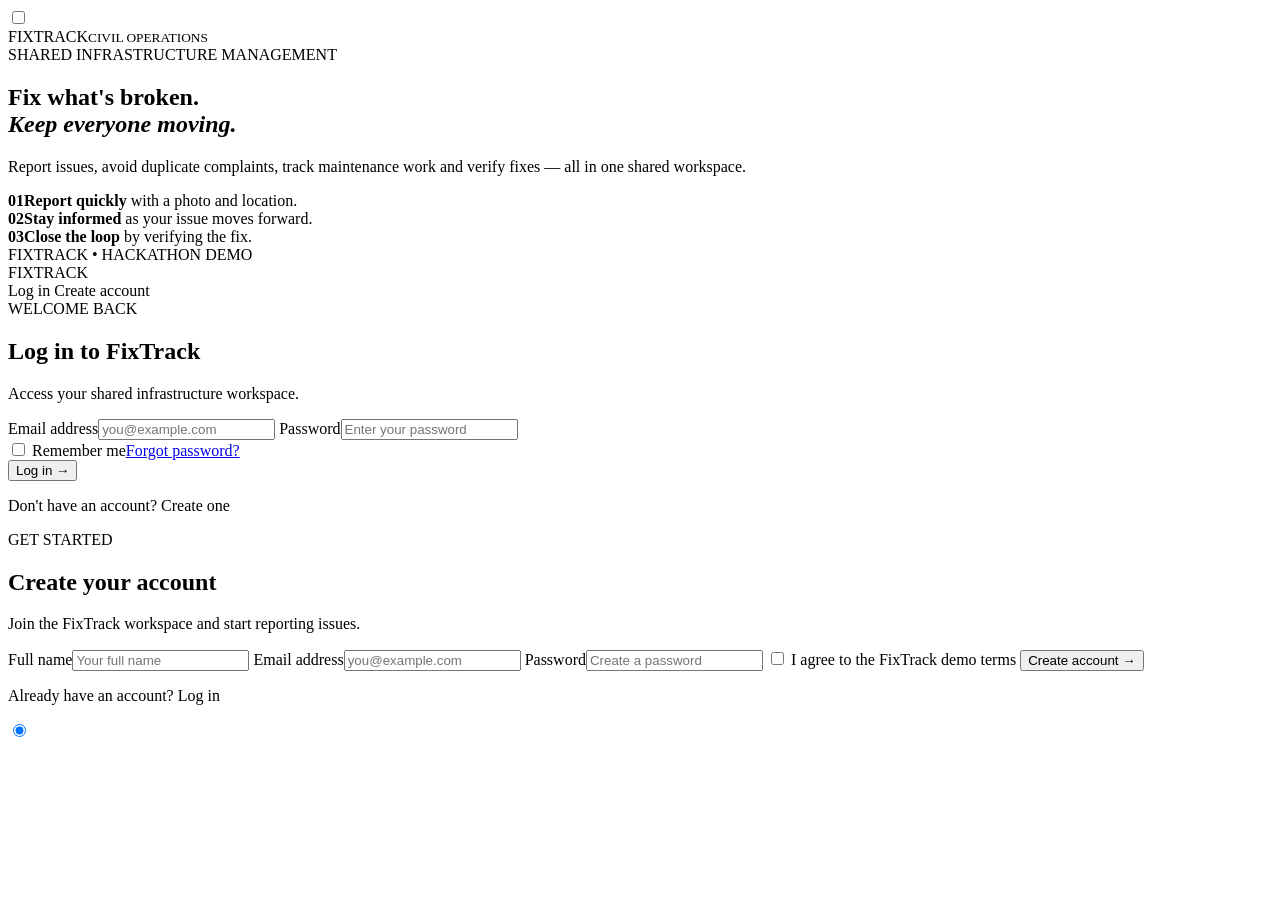
==== 00_auth/index.html @ 5f997c4f "Add FixTrack login and signup entry page" ====
<!doctype html>
<html lang="en">
<head>
<meta charset="UTF-8"><meta name="viewport" content="width=device-width,initial-scale=1">
<title>FixTrack — Login / Sign Up</title>
<link rel="stylesheet" href="style.css">
</head>
<body>
<input id="signup-toggle" type="checkbox">
<main class="auth-shell">
  <section class="brand-panel">
    <div class="brand">FIXTRACK<small>CIVIL OPERATIONS</small></div>
    <div class="brand-copy">
      <span class="eyebrow">SHARED INFRASTRUCTURE MANAGEMENT</span>
      <h1>Fix what's broken.<br><em>Keep everyone moving.</em></h1>
      <p>Report issues, avoid duplicate complaints, track maintenance work and verify fixes — all in one shared workspace.</p>
      <div class="feature"><b>01</b><span><strong>Report quickly</strong> with a photo and location.</span></div>
      <div class="feature"><b>02</b><span><strong>Stay informed</strong> as your issue moves forward.</span></div>
      <div class="feature"><b>03</b><span><strong>Close the loop</strong> by verifying the fix.</span></div>
    </div>
    <div class="footer-note">FIXTRACK • HACKATHON DEMO</div>
  </section>

  <section class="form-panel">
    <div class="form-wrap">
      <div class="mobile-brand">FIXTRACK</div>

      <div class="auth-tabs">
        <label for="login-view">Log in</label>
        <label for="signup-toggle">Create account</label>
      </div>

      <div class="auth-card login-card">
        <div class="eyebrow">WELCOME BACK</div>
        <h2>Log in to FixTrack</h2>
        <p class="muted">Access your shared infrastructure workspace.</p>
        <form action="../01_issue_board/index.html">
          <label>Email address<input type="email" name="email" placeholder="you@example.com" required></label>
          <label>Password<input type="password" name="password" placeholder="Enter your password" required></label>
          <div class="row-between"><label class="check"><input type="checkbox"> Remember me</label><a href="#" onclick="return false">Forgot password?</a></div>
          <button type="submit">Log in →</button>
        </form>
        <p class="switch">Don't have an account? <label for="signup-toggle">Create one</label></p>
      </div>

      <div class="auth-card signup-card">
        <div class="eyebrow">GET STARTED</div>
        <h2>Create your account</h2>
        <p class="muted">Join the FixTrack workspace and start reporting issues.</p>
        <form action="../01_issue_board/index.html">
          <label>Full name<input type="text" name="name" placeholder="Your full name" required></label>
          <label>Email address<input type="email" name="email" placeholder="you@example.com" required></label>
          <label>Password<input type="password" name="password" placeholder="Create a password" required></label>
          <label class="check terms"><input type="checkbox" required> I agree to the FixTrack demo terms</label>
          <button type="submit">Create account →</button>
        </form>
        <p class="switch">Already have an account? <label for="login-view">Log in</label></p>
      </div>

      <input id="login-view" type="radio" name="auth-view" checked>
    </div>
  </section>
</main>
</body>
</html>
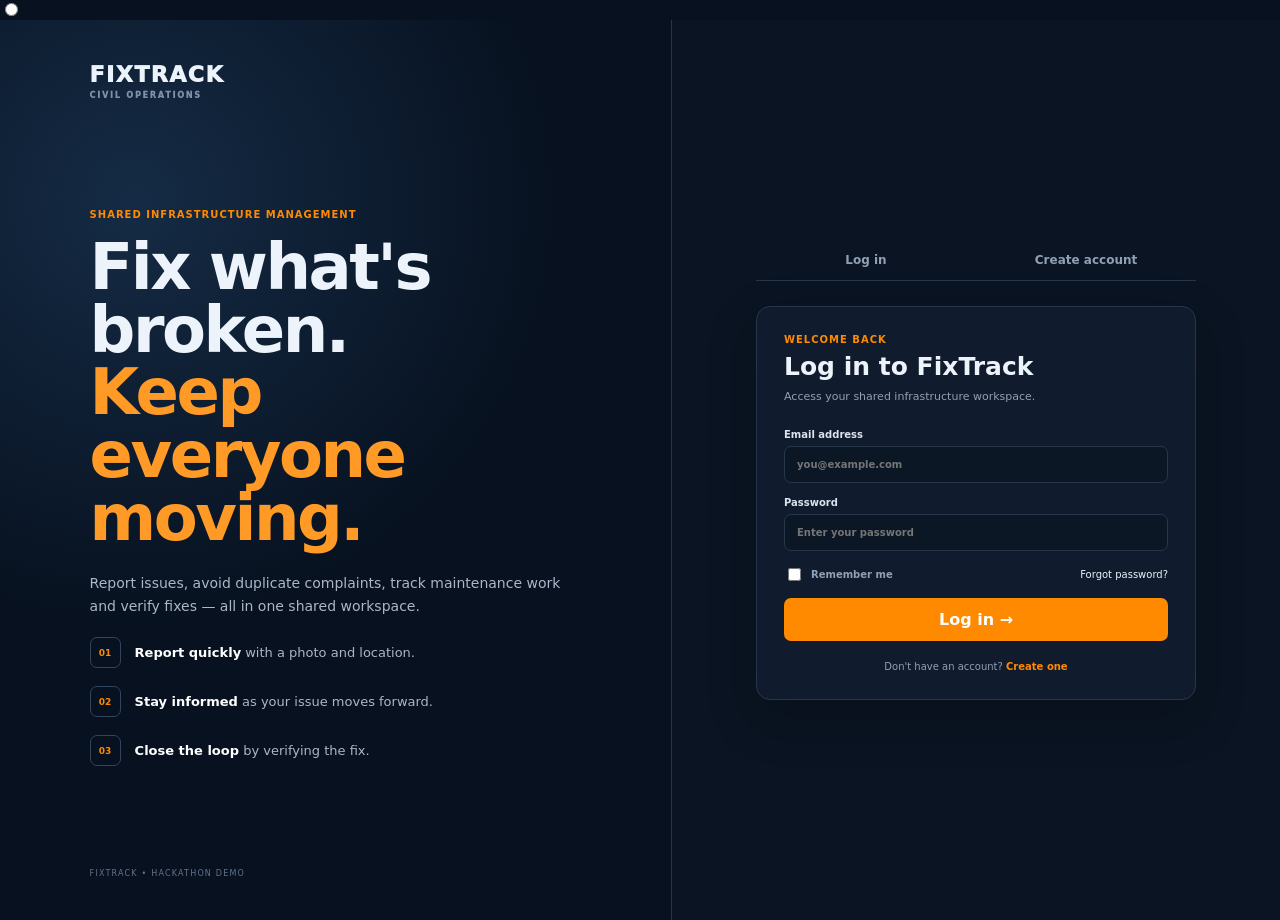
==== commit 6c95b5a6: "Fix CSS-only login and signup switching" ====
--- a/00_auth/index.html
+++ b/00_auth/index.html
@@ -6,7 +6,7 @@
 <link rel="stylesheet" href="style.css">
 </head>
 <body>
-<input id="signup-toggle" type="checkbox">
+<input id="login-view" type="radio" name="auth-view" checked><input id="signup-view" type="radio" name="auth-view">
 <main class="auth-shell">
   <section class="brand-panel">
     <div class="brand">FIXTRACK<small>CIVIL OPERATIONS</small></div>
@@ -27,7 +27,7 @@
 
       <div class="auth-tabs">
         <label for="login-view">Log in</label>
-        <label for="signup-toggle">Create account</label>
+        <label for="signup-view">Create account</label>
       </div>
 
       <div class="auth-card login-card">
@@ -37,10 +37,10 @@
         <form action="../01_issue_board/index.html">
           <label>Email address<input type="email" name="email" placeholder="you@example.com" required></label>
           <label>Password<input type="password" name="password" placeholder="Enter your password" required></label>
-          <div class="row-between"><label class="check"><input type="checkbox"> Remember me</label><a href="#" onclick="return false">Forgot password?</a></div>
+          <div class="row-between"><label class="check"><input type="checkbox"> Remember me</label><span class="forgot">Forgot password?</span></div>
           <button type="submit">Log in →</button>
         </form>
-        <p class="switch">Don't have an account? <label for="signup-toggle">Create one</label></p>
+        <p class="switch">Don't have an account? <label for="signup-view">Create one</label></p>
       </div>
 
       <div class="auth-card signup-card">
@@ -57,7 +57,6 @@
         <p class="switch">Already have an account? <label for="login-view">Log in</label></p>
       </div>
 
-      <input id="login-view" type="radio" name="auth-view" checked>
     </div>
   </section>
 </main>
--- a/00_auth/style.css
+++ b/00_auth/style.css
@@ -0,0 +1,41 @@
+*{box-sizing:border-box}
+:root{--bg:#07111f;--panel:#101c2d;--panel2:#0c1726;--text:#edf3fb;--muted:#91a0b6;--border:#26364b;--orange:#ff8a00;--orange2:#ff6b00}
+html,body{margin:0;min-height:100%;font-family:Inter,system-ui,-apple-system,"Segoe UI",sans-serif;background:var(--bg);color:var(--text)}
+body{min-height:100vh}
+input,button{font:inherit}
+.auth-shell{min-height:100vh;display:grid;grid-template-columns:1.05fr .95fr}
+.brand-panel{padding:42px 7vw;display:flex;flex-direction:column;background:radial-gradient(circle at 20% 20%,#152b45 0,#07111f 48%);border-right:1px solid var(--border)}
+.brand{font-weight:950;letter-spacing:1.5px;font-size:22px}.brand small{display:block;color:#7f90a7;font-size:8px;letter-spacing:1.8px;margin-top:4px}
+.brand-copy{max-width:590px;margin:auto 0}.eyebrow{font-size:10px;font-weight:900;letter-spacing:1px;color:var(--orange)}
+h1{font-size:clamp(38px,5vw,68px);line-height:.98;letter-spacing:-2.5px;margin:14px 0 22px}
+h1 em{color:#ff9a26;font-style:normal}
+.brand-copy>p{max-width:510px;color:#aab7c9;line-height:1.7;font-size:14px}
+.feature{display:flex;align-items:center;gap:14px;margin-top:18px;color:#aab7c9;font-size:13px}
+.feature b{display:grid;place-items:center;width:31px;height:31px;border:1px solid #33455d;border-radius:7px;color:var(--orange);font-size:9px}
+.feature strong{color:#fff}.footer-note{font-size:8px;color:#62738a;letter-spacing:1.2px}
+.form-panel{display:grid;place-items:center;padding:30px;background:#0a1422}
+.form-wrap{width:min(440px,100%)}
+.mobile-brand{display:none;font-weight:950;letter-spacing:1px;margin-bottom:25px}
+.auth-tabs{display:grid;grid-template-columns:1fr 1fr;border-bottom:1px solid var(--border);margin-bottom:25px}
+.auth-tabs label{padding:13px;text-align:center;font-size:12px;font-weight:800;color:var(--muted);cursor:pointer}
+#signup-toggle{position:absolute;opacity:0;pointer-events:none}
+#login-view{position:absolute;opacity:0;pointer-events:none}
+#signup-toggle:not(:checked) ~ .auth-shell .auth-tabs label:first-child,
+#signup-toggle:checked ~ .auth-shell .auth-tabs label:last-child{color:#fff;border-bottom:2px solid var(--orange)}
+.auth-card{background:var(--panel);border:1px solid var(--border);border-radius:14px;padding:27px;box-shadow:0 18px 50px rgba(0,0,0,.22)}
+.auth-card h2{font-size:25px;margin:7px 0}.muted{color:var(--muted);font-size:11px;line-height:1.6;margin-top:0}
+.auth-card form{display:grid;gap:14px;margin-top:23px}
+.auth-card form>label{font-size:10px;font-weight:800;color:#dbe4ef;display:grid;gap:6px}
+.auth-card input[type=text],.auth-card input[type=email],.auth-card input[type=password]{width:100%;padding:12px;border:1px solid var(--border);border-radius:7px;background:var(--panel2);color:var(--text);outline:none}
+.auth-card input:focus{border-color:var(--orange);box-shadow:0 0 0 2px rgba(255,138,0,.1)}
+.auth-card button{border:0;border-radius:7px;padding:12px;background:var(--orange);color:#fff;font-weight:900;cursor:pointer}
+.auth-card button:hover{background:var(--orange2)}
+.row-between{display:flex;justify-content:space-between;align-items:center;font-size:10px}.row-between a{color:var(--orange);text-decoration:none}
+.check{display:flex!important;grid-template-columns:auto 1fr;align-items:center!important;gap:7px!important;color:var(--muted)!important;font-weight:600!important}.check input{width:auto!important}
+.switch{text-align:center;color:var(--muted);font-size:10px;margin:20px 0 0}.switch label{color:var(--orange);font-weight:800;cursor:pointer}
+.signup-card{display:none}
+#signup-toggle:checked ~ .auth-shell .login-card{display:none}
+#signup-toggle:checked ~ .auth-shell .signup-card{display:block}
+.terms{font-size:10px!important}
+@media(max-width:800px){.auth-shell{grid-template-columns:1fr}.brand-panel{display:none}.form-panel{min-height:100vh}.mobile-brand{display:block}}
+@media(max-width:480px){.form-panel{padding:18px}.auth-card{padding:21px}.auth-tabs{margin-bottom:18px}}
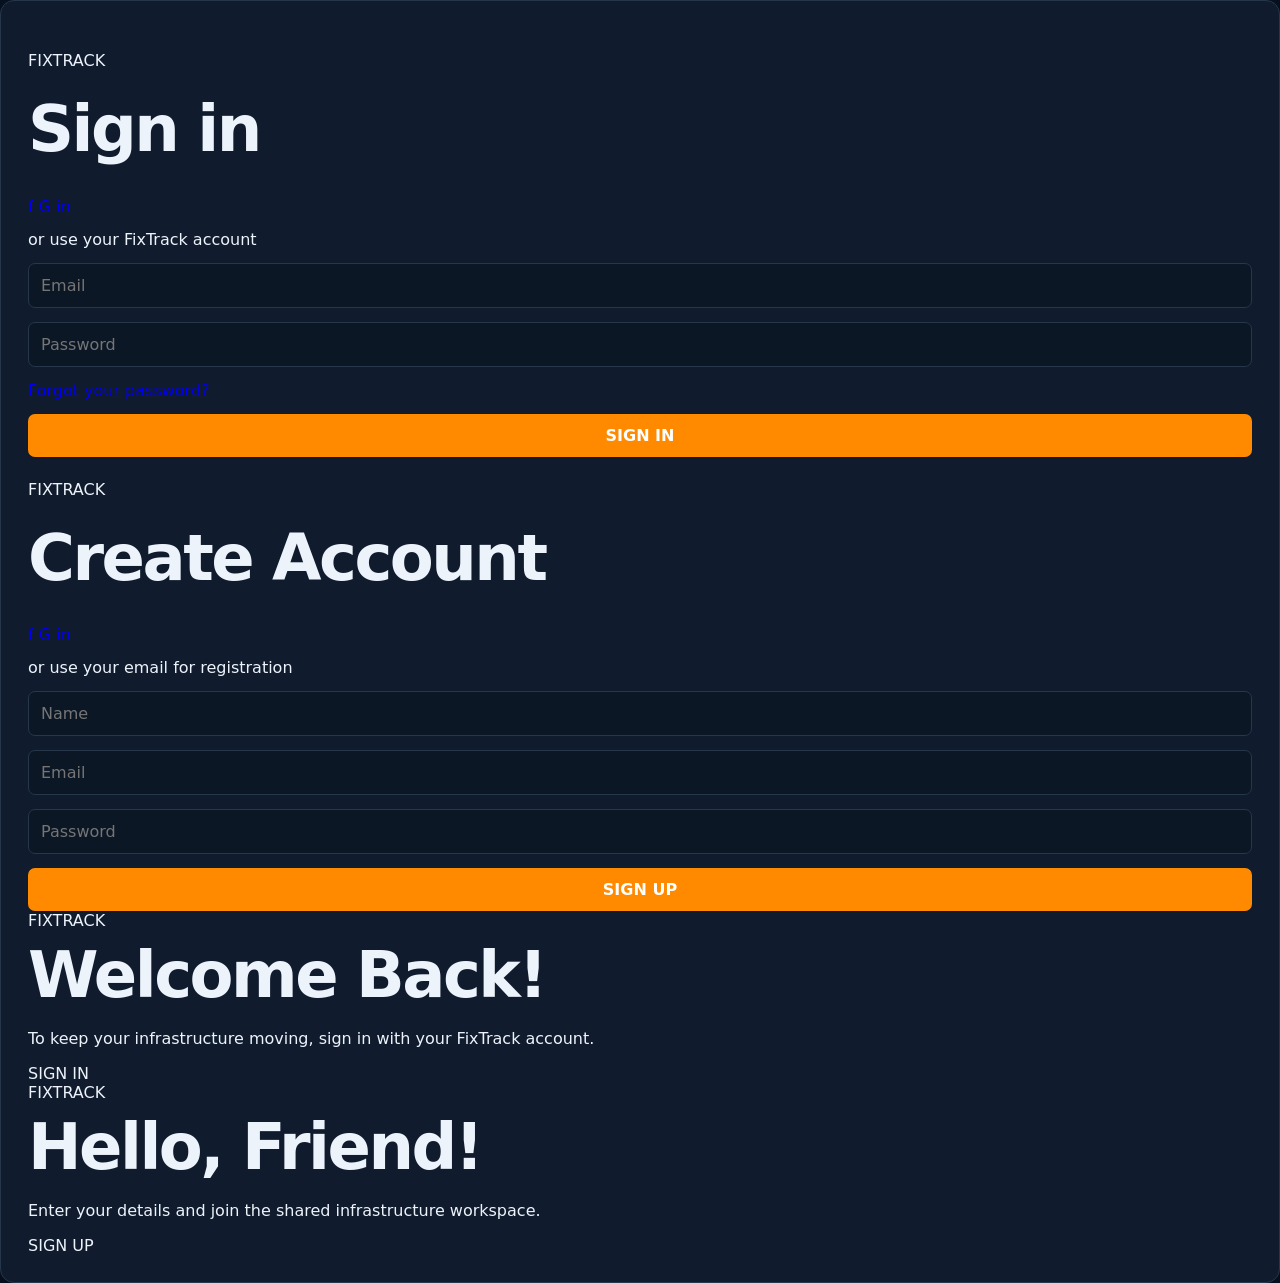
==== commit 568232aa: "Apply interactive authentication card style" ====
--- a/00_auth/index.html
+++ b/00_auth/index.html
@@ -1,64 +1,68 @@
-<!doctype html>
+<!DOCTYPE html>
 <html lang="en">
 <head>
-<meta charset="UTF-8"><meta name="viewport" content="width=device-width,initial-scale=1">
-<title>FixTrack — Login / Sign Up</title>
+<meta charset="UTF-8">
+<meta name="viewport" content="width=device-width, initial-scale=1.0">
+<title>FixTrack — Authentication</title>
 <link rel="stylesheet" href="style.css">
+<link href="https://fonts.googleapis.com/css2?family=Montserrat:wght@300;400;500;600;700&display=swap" rel="stylesheet">
+<link rel="stylesheet" href="https://cdnjs.cloudflare.com/ajax/libs/font-awesome/6.4.0/css/all.min.css">
 </head>
 <body>
-<input id="login-view" type="radio" name="auth-view" checked><input id="signup-view" type="radio" name="auth-view">
-<main class="auth-shell">
-  <section class="brand-panel">
-    <div class="brand">FIXTRACK<small>CIVIL OPERATIONS</small></div>
-    <div class="brand-copy">
-      <span class="eyebrow">SHARED INFRASTRUCTURE MANAGEMENT</span>
-      <h1>Fix what's broken.<br><em>Keep everyone moving.</em></h1>
-      <p>Report issues, avoid duplicate complaints, track maintenance work and verify fixes — all in one shared workspace.</p>
-      <div class="feature"><b>01</b><span><strong>Report quickly</strong> with a photo and location.</span></div>
-      <div class="feature"><b>02</b><span><strong>Stay informed</strong> as your issue moves forward.</span></div>
-      <div class="feature"><b>03</b><span><strong>Close the loop</strong> by verifying the fix.</span></div>
+<input type="radio" id="login-view" name="auth-view" checked>
+<input type="radio" id="signup-view" name="auth-view">
+
+<main class="auth-card">
+  <div class="form-container sign-in-container">
+    <form action="../01_issue_board/index.html">
+      <div class="fixtrack-mini">FIXTRACK</div>
+      <h1>Sign in</h1>
+      <div class="social-container">
+        <a href="#" class="social-icon" aria-label="Facebook">f</a>
+        <a href="#" class="social-icon" aria-label="Google">G</a>
+        <a href="#" class="social-icon" aria-label="LinkedIn">in</a>
+      </div>
+      <span class="subtext">or use your FixTrack account</span>
+      <input type="email" name="email" placeholder="Email" required autocomplete="email">
+      <input type="password" name="password" placeholder="Password" required autocomplete="current-password">
+      <a href="#" class="forgot-pass">Forgot your password?</a>
+      <button type="submit" class="btn-solid">SIGN IN</button>
+    </form>
+  </div>
+
+  <div class="form-container sign-up-container">
+    <form action="../01_issue_board/index.html">
+      <div class="fixtrack-mini">FIXTRACK</div>
+      <h1>Create Account</h1>
+      <div class="social-container">
+        <a href="#" class="social-icon" aria-label="Facebook">f</a>
+        <a href="#" class="social-icon" aria-label="Google">G</a>
+        <a href="#" class="social-icon" aria-label="LinkedIn">in</a>
+      </div>
+      <span class="subtext">or use your email for registration</span>
+      <input type="text" name="name" placeholder="Name" required autocomplete="name">
+      <input type="email" name="email" placeholder="Email" required autocomplete="email">
+      <input type="password" name="password" placeholder="Password" required autocomplete="new-password">
+      <button type="submit" class="btn-solid">SIGN UP</button>
+    </form>
+  </div>
+
+  <div class="overlay-container">
+    <div class="overlay">
+      <div class="overlay-panel overlay-left">
+        <div class="overlay-logo">FIXTRACK</div>
+        <h1>Welcome Back!</h1>
+        <p>To keep your infrastructure moving, sign in with your FixTrack account.</p>
+        <label for="login-view" class="btn-outline">SIGN IN</label>
+      </div>
+      <div class="overlay-panel overlay-right">
+        <div class="overlay-logo">FIXTRACK</div>
+        <h1>Hello, Friend!</h1>
+        <p>Enter your details and join the shared infrastructure workspace.</p>
+        <label for="signup-view" class="btn-outline">SIGN UP</label>
+      </div>
     </div>
-    <div class="footer-note">FIXTRACK • HACKATHON DEMO</div>
-  </section>
-
-  <section class="form-panel">
-    <div class="form-wrap">
-      <div class="mobile-brand">FIXTRACK</div>
-
-      <div class="auth-tabs">
-        <label for="login-view">Log in</label>
-        <label for="signup-view">Create account</label>
-      </div>
-
-      <div class="auth-card login-card">
-        <div class="eyebrow">WELCOME BACK</div>
-        <h2>Log in to FixTrack</h2>
-        <p class="muted">Access your shared infrastructure workspace.</p>
-        <form action="../01_issue_board/index.html">
-          <label>Email address<input type="email" name="email" placeholder="you@example.com" required></label>
-          <label>Password<input type="password" name="password" placeholder="Enter your password" required></label>
-          <div class="row-between"><label class="check"><input type="checkbox"> Remember me</label><span class="forgot">Forgot password?</span></div>
-          <button type="submit">Log in →</button>
-        </form>
-        <p class="switch">Don't have an account? <label for="signup-view">Create one</label></p>
-      </div>
-
-      <div class="auth-card signup-card">
-        <div class="eyebrow">GET STARTED</div>
-        <h2>Create your account</h2>
-        <p class="muted">Join the FixTrack workspace and start reporting issues.</p>
-        <form action="../01_issue_board/index.html">
-          <label>Full name<input type="text" name="name" placeholder="Your full name" required></label>
-          <label>Email address<input type="email" name="email" placeholder="you@example.com" required></label>
-          <label>Password<input type="password" name="password" placeholder="Create a password" required></label>
-          <label class="check terms"><input type="checkbox" required> I agree to the FixTrack demo terms</label>
-          <button type="submit">Create account →</button>
-        </form>
-        <p class="switch">Already have an account? <label for="login-view">Log in</label></p>
-      </div>
-
-    </div>
-  </section>
+  </div>
 </main>
 </body>
 </html>
--- a/00_auth/style.css
+++ b/00_auth/style.css
@@ -18,10 +18,10 @@
 .mobile-brand{display:none;font-weight:950;letter-spacing:1px;margin-bottom:25px}
 .auth-tabs{display:grid;grid-template-columns:1fr 1fr;border-bottom:1px solid var(--border);margin-bottom:25px}
 .auth-tabs label{padding:13px;text-align:center;font-size:12px;font-weight:800;color:var(--muted);cursor:pointer}
-#signup-toggle{position:absolute;opacity:0;pointer-events:none}
+#signup-view{position:absolute;opacity:0;pointer-events:none}
 #login-view{position:absolute;opacity:0;pointer-events:none}
-#signup-toggle:not(:checked) ~ .auth-shell .auth-tabs label:first-child,
-#signup-toggle:checked ~ .auth-shell .auth-tabs label:last-child{color:#fff;border-bottom:2px solid var(--orange)}
+#login-view:checked ~ .auth-shell .auth-tabs label:first-child,
+#signup-view:checked ~ .auth-shell .auth-tabs label:last-child{color:#fff;border-bottom:2px solid var(--orange)}
 .auth-card{background:var(--panel);border:1px solid var(--border);border-radius:14px;padding:27px;box-shadow:0 18px 50px rgba(0,0,0,.22)}
 .auth-card h2{font-size:25px;margin:7px 0}.muted{color:var(--muted);font-size:11px;line-height:1.6;margin-top:0}
 .auth-card form{display:grid;gap:14px;margin-top:23px}
@@ -34,8 +34,8 @@
 .check{display:flex!important;grid-template-columns:auto 1fr;align-items:center!important;gap:7px!important;color:var(--muted)!important;font-weight:600!important}.check input{width:auto!important}
 .switch{text-align:center;color:var(--muted);font-size:10px;margin:20px 0 0}.switch label{color:var(--orange);font-weight:800;cursor:pointer}
 .signup-card{display:none}
-#signup-toggle:checked ~ .auth-shell .login-card{display:none}
-#signup-toggle:checked ~ .auth-shell .signup-card{display:block}
+#signup-view:checked ~ .auth-shell .login-card{display:none}
+#signup-view:checked ~ .auth-shell .signup-card{display:block}
 .terms{font-size:10px!important}
 @media(max-width:800px){.auth-shell{grid-template-columns:1fr}.brand-panel{display:none}.form-panel{min-height:100vh}.mobile-brand{display:block}}
 @media(max-width:480px){.form-panel{padding:18px}.auth-card{padding:21px}.auth-tabs{margin-bottom:18px}}
